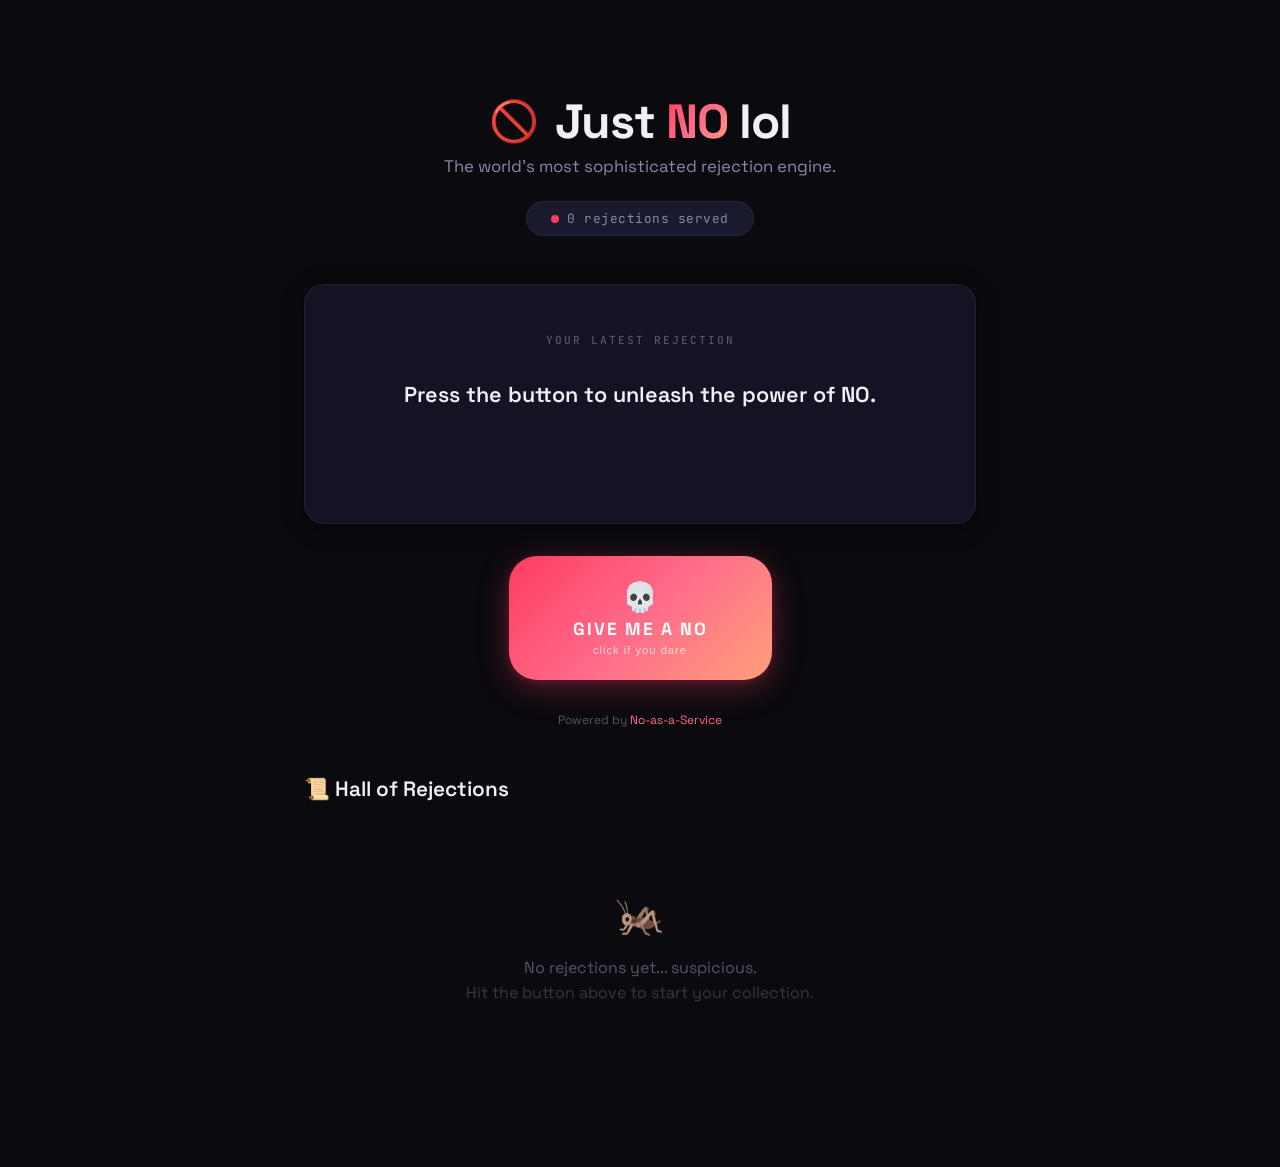
==== index.html @ 5a5f899e "🚫 Initial commit: Just NO lol — The Ultimate Rejection Generator - Premium dark UI with glassmorphis" ====
<!DOCTYPE html>
<html lang="en">
<head>
  <meta charset="UTF-8">
  <meta name="viewport" content="width=device-width, initial-scale=1.0">
  <title>Just NO lol — The Ultimate Rejection Generator</title>
  <meta name="description" content="Generate hilarious, creative rejection reasons with the click of a button. Powered by No-as-a-Service.">
  <link rel="preconnect" href="https://fonts.googleapis.com">
  <link rel="preconnect" href="https://fonts.gstatic.com" crossorigin>
  <link href="https://fonts.googleapis.com/css2?family=Space+Grotesk:wght@400;500;600;700&family=JetBrains+Mono:wght@400;500&display=swap" rel="stylesheet">
  <link rel="stylesheet" href="style.css">
</head>
<body>
  <!-- Animated background particles -->
  <div class="bg-particles" id="bg-particles"></div>

  <div class="app-container">
    <!-- Header -->
    <header class="header" id="header">
      <div class="logo-group">
        <span class="logo-icon">🚫</span>
        <h1 class="logo-text">Just <span class="accent">NO</span> lol</h1>
      </div>
      <p class="tagline">The world's most sophisticated rejection engine.</p>
      <div class="counter-badge" id="counter-badge">
        <span class="counter-dot"></span>
        <span id="counter-text">0 rejections served</span>
      </div>
    </header>

    <!-- Main CTA Section -->
    <section class="cta-section" id="cta-section">
      <!-- Current NO display -->
      <div class="no-display" id="no-display">
        <div class="no-display-inner" id="no-display-inner">
          <p class="no-label">YOUR LATEST REJECTION</p>
          <p class="no-reason" id="no-reason">Press the button to unleash the power of NO.</p>
          <p class="no-quote" id="no-quote"></p>
        </div>
      </div>

      <!-- The Big Button -->
      <button class="big-no-btn" id="big-no-btn" type="button">
        <span class="btn-emoji">💀</span>
        <span class="btn-text">GIVE ME A NO</span>
        <span class="btn-subtitle">click if you dare</span>
        <div class="btn-ripple" id="btn-ripple"></div>
      </button>

      <p class="powered-by">Powered by <a href="https://github.com/hotheadhacker/no-as-a-service" target="_blank" rel="noopener">No-as-a-Service</a></p>
    </section>

    <!-- History Section -->
    <section class="history-section" id="history-section">
      <div class="history-header">
        <h2 class="history-title">📜 Hall of Rejections</h2>
        <button class="clear-btn" id="clear-btn" type="button" style="display:none;">Clear All</button>
      </div>
      <div class="history-list" id="history-list">
        <div class="history-empty" id="history-empty">
          <span class="empty-icon">🦗</span>
          <p>No rejections yet... suspicious.</p>
          <p class="empty-sub">Hit the button above to start your collection.</p>
        </div>
      </div>
    </section>
  </div>

  <script src="app.js"></script>
</body>
</html>
---- style.css ----
/* ============================================
   DESIGN TOKENS
   ============================================ */
:root {
  /* Colors */
  --bg-primary: #0a0a0f;
  --bg-secondary: #12121a;
  --bg-card: #1a1a2e;
  --bg-card-hover: #22223a;
  --bg-glass: rgba(26, 26, 46, 0.65);

  --accent-primary: #ff3c5f;
  --accent-secondary: #ff6b8a;
  --accent-glow: rgba(255, 60, 95, 0.35);
  --accent-gradient: linear-gradient(135deg, #ff3c5f 0%, #ff6b8a 50%, #ffa07a 100%);

  --text-primary: #f0f0f5;
  --text-secondary: #8888a8;
  --text-muted: #55556a;
  --text-accent: #ff6b8a;

  --border-subtle: rgba(255, 255, 255, 0.06);
  --border-accent: rgba(255, 60, 95, 0.25);

  /* Typography */
  --font-main: 'Space Grotesk', system-ui, -apple-system, sans-serif;
  --font-mono: 'JetBrains Mono', 'Fira Code', monospace;

  /* Spacing */
  --space-xs: 0.25rem;
  --space-sm: 0.5rem;
  --space-md: 1rem;
  --space-lg: 1.5rem;
  --space-xl: 2rem;
  --space-2xl: 3rem;
  --space-3xl: 4rem;

  /* Radii */
  --radius-sm: 8px;
  --radius-md: 14px;
  --radius-lg: 20px;
  --radius-xl: 28px;
  --radius-full: 9999px;

  /* Shadows */
  --shadow-glow: 0 0 40px rgba(255, 60, 95, 0.15), 0 0 80px rgba(255, 60, 95, 0.05);
  --shadow-card: 0 4px 24px rgba(0, 0, 0, 0.3), 0 1px 4px rgba(0, 0, 0, 0.2);
  --shadow-btn: 0 8px 32px rgba(255, 60, 95, 0.3), 0 2px 8px rgba(255, 60, 95, 0.2);

  /* Transitions */
  --ease-out: cubic-bezier(0.22, 1, 0.36, 1);
  --ease-spring: cubic-bezier(0.34, 1.56, 0.64, 1);
}

/* ============================================
   RESET & BASE
   ============================================ */
*, *::before, *::after {
  margin: 0;
  padding: 0;
  box-sizing: border-box;
}

html {
  scroll-behavior: smooth;
  -webkit-font-smoothing: antialiased;
  -moz-osx-font-smoothing: grayscale;
}

body {
  font-family: var(--font-main);
  background-color: var(--bg-primary);
  color: var(--text-primary);
  min-height: 100vh;
  overflow-x: hidden;
  position: relative;
}

a {
  color: var(--accent-secondary);
  text-decoration: none;
  transition: color 0.2s ease;
}

a:hover {
  color: var(--accent-primary);
  text-decoration: underline;
}

/* ============================================
   BACKGROUND PARTICLES
   ============================================ */
.bg-particles {
  position: fixed;
  inset: 0;
  z-index: 0;
  pointer-events: none;
  overflow: hidden;
}

.particle {
  position: absolute;
  border-radius: 50%;
  opacity: 0;
  animation: float-up linear infinite;
}

@keyframes float-up {
  0% {
    opacity: 0;
    transform: translateY(100vh) scale(0);
  }
  10% {
    opacity: 1;
  }
  90% {
    opacity: 1;
  }
  100% {
    opacity: 0;
    transform: translateY(-10vh) scale(1);
  }
}

/* ============================================
   LAYOUT
   ============================================ */
.app-container {
  position: relative;
  z-index: 1;
  max-width: 720px;
  margin: 0 auto;
  padding: var(--space-xl) var(--space-lg);
  min-height: 100vh;
  display: flex;
  flex-direction: column;
  gap: var(--space-2xl);
}

/* ============================================
   HEADER
   ============================================ */
.header {
  text-align: center;
  padding-top: var(--space-3xl);
  animation: fade-in-down 0.8s var(--ease-out) both;
}

.logo-group {
  display: flex;
  align-items: center;
  justify-content: center;
  gap: var(--space-md);
  margin-bottom: var(--space-sm);
}

.logo-icon {
  font-size: 2.5rem;
  animation: wobble 3s ease-in-out infinite;
}

@keyframes wobble {
  0%, 100% { transform: rotate(0deg); }
  25% { transform: rotate(-12deg); }
  75% { transform: rotate(12deg); }
}

.logo-text {
  font-size: 3rem;
  font-weight: 700;
  letter-spacing: -1px;
  line-height: 1;
}

.logo-text .accent {
  background: var(--accent-gradient);
  -webkit-background-clip: text;
  -webkit-text-fill-color: transparent;
  background-clip: text;
}

.tagline {
  color: var(--text-secondary);
  font-size: 1.05rem;
  font-weight: 400;
  margin-top: var(--space-xs);
}

.counter-badge {
  display: inline-flex;
  align-items: center;
  gap: var(--space-sm);
  margin-top: var(--space-lg);
  padding: var(--space-sm) var(--space-lg);
  background: var(--bg-card);
  border: 1px solid var(--border-subtle);
  border-radius: var(--radius-full);
  font-family: var(--font-mono);
  font-size: 0.8rem;
  color: var(--text-secondary);
  letter-spacing: 0.5px;
}

.counter-dot {
  width: 8px;
  height: 8px;
  border-radius: 50%;
  background: var(--accent-primary);
  animation: pulse-dot 2s ease-in-out infinite;
}

@keyframes pulse-dot {
  0%, 100% { opacity: 1; box-shadow: 0 0 0 0 var(--accent-glow); }
  50% { opacity: 0.6; box-shadow: 0 0 0 6px transparent; }
}

/* ============================================
   CTA SECTION
   ============================================ */
.cta-section {
  display: flex;
  flex-direction: column;
  align-items: center;
  gap: var(--space-xl);
  animation: fade-in-up 0.8s var(--ease-out) 0.2s both;
}

/* NO Display Card */
.no-display {
  width: 100%;
  background: var(--bg-glass);
  backdrop-filter: blur(20px);
  -webkit-backdrop-filter: blur(20px);
  border: 1px solid var(--border-subtle);
  border-radius: var(--radius-lg);
  overflow: hidden;
  transition: all 0.5s var(--ease-out);
  box-shadow: var(--shadow-card);
}

.no-display.active {
  border-color: var(--border-accent);
  box-shadow: var(--shadow-card), var(--shadow-glow);
}

.no-display-inner {
  padding: var(--space-2xl);
  text-align: center;
}

.no-label {
  font-family: var(--font-mono);
  font-size: 0.7rem;
  font-weight: 500;
  letter-spacing: 2px;
  color: var(--text-muted);
  margin-bottom: var(--space-md);
  text-transform: uppercase;
}

.no-reason {
  font-size: 1.35rem;
  font-weight: 600;
  line-height: 1.5;
  color: var(--text-primary);
  transition: opacity 0.3s ease;
  min-height: 4rem;
  display: flex;
  align-items: center;
  justify-content: center;
}

.no-reason.loading {
  opacity: 0.3;
}

.no-reason.pop-in {
  animation: pop-in 0.5s var(--ease-spring) both;
}

@keyframes pop-in {
  0% {
    opacity: 0;
    transform: scale(0.85) translateY(10px);
  }
  100% {
    opacity: 1;
    transform: scale(1) translateY(0);
  }
}

.no-quote {
  margin-top: var(--space-lg);
  font-size: 0.9rem;
  font-style: italic;
  color: var(--text-accent);
  opacity: 0;
  transition: opacity 0.4s ease 0.3s;
  min-height: 1.5rem;
}

.no-quote.visible {
  opacity: 1;
}

/* ============================================
   THE BIG BUTTON
   ============================================ */
.big-no-btn {
  position: relative;
  display: flex;
  flex-direction: column;
  align-items: center;
  gap: 4px;
  padding: var(--space-lg) var(--space-3xl);
  border: none;
  border-radius: var(--radius-xl);
  background: var(--accent-gradient);
  color: white;
  cursor: pointer;
  overflow: hidden;
  transition: all 0.3s var(--ease-out);
  box-shadow: var(--shadow-btn);
  outline: none;
}

.big-no-btn:hover {
  transform: translateY(-3px) scale(1.03);
  box-shadow: 0 12px 48px rgba(255, 60, 95, 0.4), 0 4px 12px rgba(255, 60, 95, 0.25);
}

.big-no-btn:active {
  transform: translateY(1px) scale(0.98);
  box-shadow: 0 4px 16px rgba(255, 60, 95, 0.3);
}

.big-no-btn.loading {
  pointer-events: none;
  opacity: 0.7;
}

.big-no-btn.loading .btn-emoji {
  animation: spin 0.8s linear infinite;
}

@keyframes spin {
  to { transform: rotate(360deg); }
}

.btn-emoji {
  font-size: 1.8rem;
  transition: transform 0.3s var(--ease-spring);
}

.big-no-btn:hover .btn-emoji {
  transform: scale(1.2) rotate(-10deg);
}

.btn-text {
  font-family: var(--font-main);
  font-size: 1.1rem;
  font-weight: 700;
  letter-spacing: 2px;
}

.btn-subtitle {
  font-size: 0.7rem;
  font-weight: 400;
  opacity: 0.7;
  letter-spacing: 1px;
}

.btn-ripple {
  position: absolute;
  border-radius: 50%;
  background: rgba(255, 255, 255, 0.3);
  transform: scale(0);
  pointer-events: none;
}

.btn-ripple.animate {
  animation: ripple 0.6s ease-out forwards;
}

@keyframes ripple {
  to {
    transform: scale(4);
    opacity: 0;
  }
}

.powered-by {
  font-size: 0.75rem;
  color: var(--text-muted);
}

/* ============================================
   HISTORY SECTION
   ============================================ */
.history-section {
  animation: fade-in-up 0.8s var(--ease-out) 0.4s both;
  padding-bottom: var(--space-3xl);
}

.history-header {
  display: flex;
  align-items: center;
  justify-content: space-between;
  margin-bottom: var(--space-lg);
}

.history-title {
  font-size: 1.3rem;
  font-weight: 600;
}

.clear-btn {
  font-family: var(--font-mono);
  font-size: 0.75rem;
  color: var(--text-muted);
  background: none;
  border: 1px solid var(--border-subtle);
  border-radius: var(--radius-full);
  padding: var(--space-xs) var(--space-md);
  cursor: pointer;
  transition: all 0.2s ease;
  letter-spacing: 0.5px;
}

.clear-btn:hover {
  color: var(--accent-primary);
  border-color: var(--accent-primary);
  background: rgba(255, 60, 95, 0.08);
}

.history-list {
  display: flex;
  flex-direction: column;
  gap: var(--space-sm);
}

/* Empty state */
.history-empty {
  text-align: center;
  padding: var(--space-3xl) var(--space-xl);
  color: var(--text-muted);
}

.empty-icon {
  font-size: 2.5rem;
  display: block;
  margin-bottom: var(--space-md);
}

.history-empty p {
  font-size: 1rem;
  margin-bottom: var(--space-xs);
}

.empty-sub {
  font-size: 0.85rem;
  opacity: 0.6;
}

/* History Item */
.history-item {
  display: flex;
  gap: var(--space-md);
  padding: var(--space-lg);
  background: var(--bg-card);
  border: 1px solid var(--border-subtle);
  border-radius: var(--radius-md);
  transition: all 0.3s var(--ease-out);
  animation: slide-in 0.4s var(--ease-spring) both;
  cursor: default;
}

.history-item:hover {
  background: var(--bg-card-hover);
  border-color: var(--border-accent);
  transform: translateX(4px);
}

.history-number {
  flex-shrink: 0;
  width: 36px;
  height: 36px;
  display: flex;
  align-items: center;
  justify-content: center;
  border-radius: var(--radius-sm);
  background: rgba(255, 60, 95, 0.12);
  color: var(--accent-primary);
  font-family: var(--font-mono);
  font-size: 0.8rem;
  font-weight: 600;
}

.history-content {
  flex: 1;
  min-width: 0;
}

.history-reason {
  font-size: 0.95rem;
  font-weight: 500;
  line-height: 1.5;
  color: var(--text-primary);
  margin-bottom: var(--space-xs);
}

.history-meta {
  display: flex;
  align-items: center;
  gap: var(--space-md);
  flex-wrap: wrap;
}

.history-quote {
  font-size: 0.78rem;
  font-style: italic;
  color: var(--text-accent);
  opacity: 0.8;
}

.history-time {
  font-family: var(--font-mono);
  font-size: 0.7rem;
  color: var(--text-muted);
}

@keyframes slide-in {
  from {
    opacity: 0;
    transform: translateX(-20px) scale(0.97);
  }
  to {
    opacity: 1;
    transform: translateX(0) scale(1);
  }
}

/* ============================================
   ANIMATIONS
   ============================================ */
@keyframes fade-in-down {
  from {
    opacity: 0;
    transform: translateY(-20px);
  }
  to {
    opacity: 1;
    transform: translateY(0);
  }
}

@keyframes fade-in-up {
  from {
    opacity: 0;
    transform: translateY(20px);
  }
  to {
    opacity: 1;
    transform: translateY(0);
  }
}

/* Screen shake for the fun of it */
@keyframes shake {
  0%, 100% { transform: translateX(0); }
  10% { transform: translateX(-6px) rotate(-1deg); }
  20% { transform: translateX(6px) rotate(1deg); }
  30% { transform: translateX(-4px); }
  40% { transform: translateX(4px); }
  50% { transform: translateX(-2px); }
  60% { transform: translateX(2px); }
  70% { transform: translateX(0); }
}

.shake {
  animation: shake 0.5s ease-in-out;
}

/* Confetti burst (emoji shower) */
.emoji-burst {
  position: fixed;
  font-size: 1.8rem;
  pointer-events: none;
  z-index: 100;
  animation: burst 1s var(--ease-out) forwards;
}

@keyframes burst {
  0% {
    opacity: 1;
    transform: translate(0, 0) rotate(0deg) scale(1);
  }
  100% {
    opacity: 0;
    transform: translate(var(--tx), var(--ty)) rotate(var(--rot)) scale(0.3);
  }
}

/* ============================================
   TOAST
   ============================================ */
.toast {
  position: fixed;
  bottom: 2rem;
  left: 50%;
  transform: translateX(-50%) translateY(100px);
  background: var(--bg-card);
  border: 1px solid var(--border-accent);
  border-radius: var(--radius-md);
  padding: var(--space-md) var(--space-xl);
  font-size: 0.9rem;
  color: var(--text-primary);
  box-shadow: var(--shadow-card);
  z-index: 200;
  opacity: 0;
  transition: all 0.4s var(--ease-spring);
  pointer-events: none;
}

.toast.visible {
  transform: translateX(-50%) translateY(0);
  opacity: 1;
}

/* ============================================
   RESPONSIVE
   ============================================ */
@media (max-width: 600px) {
  .app-container {
    padding: var(--space-md);
    gap: var(--space-xl);
  }

  .header {
    padding-top: var(--space-2xl);
  }

  .logo-text {
    font-size: 2.2rem;
  }

  .logo-icon {
    font-size: 2rem;
  }

  .no-display-inner {
    padding: var(--space-lg);
  }

  .no-reason {
    font-size: 1.1rem;
  }

  .big-no-btn {
    padding: var(--space-lg) var(--space-2xl);
  }

  .history-item {
    padding: var(--space-md);
  }
}
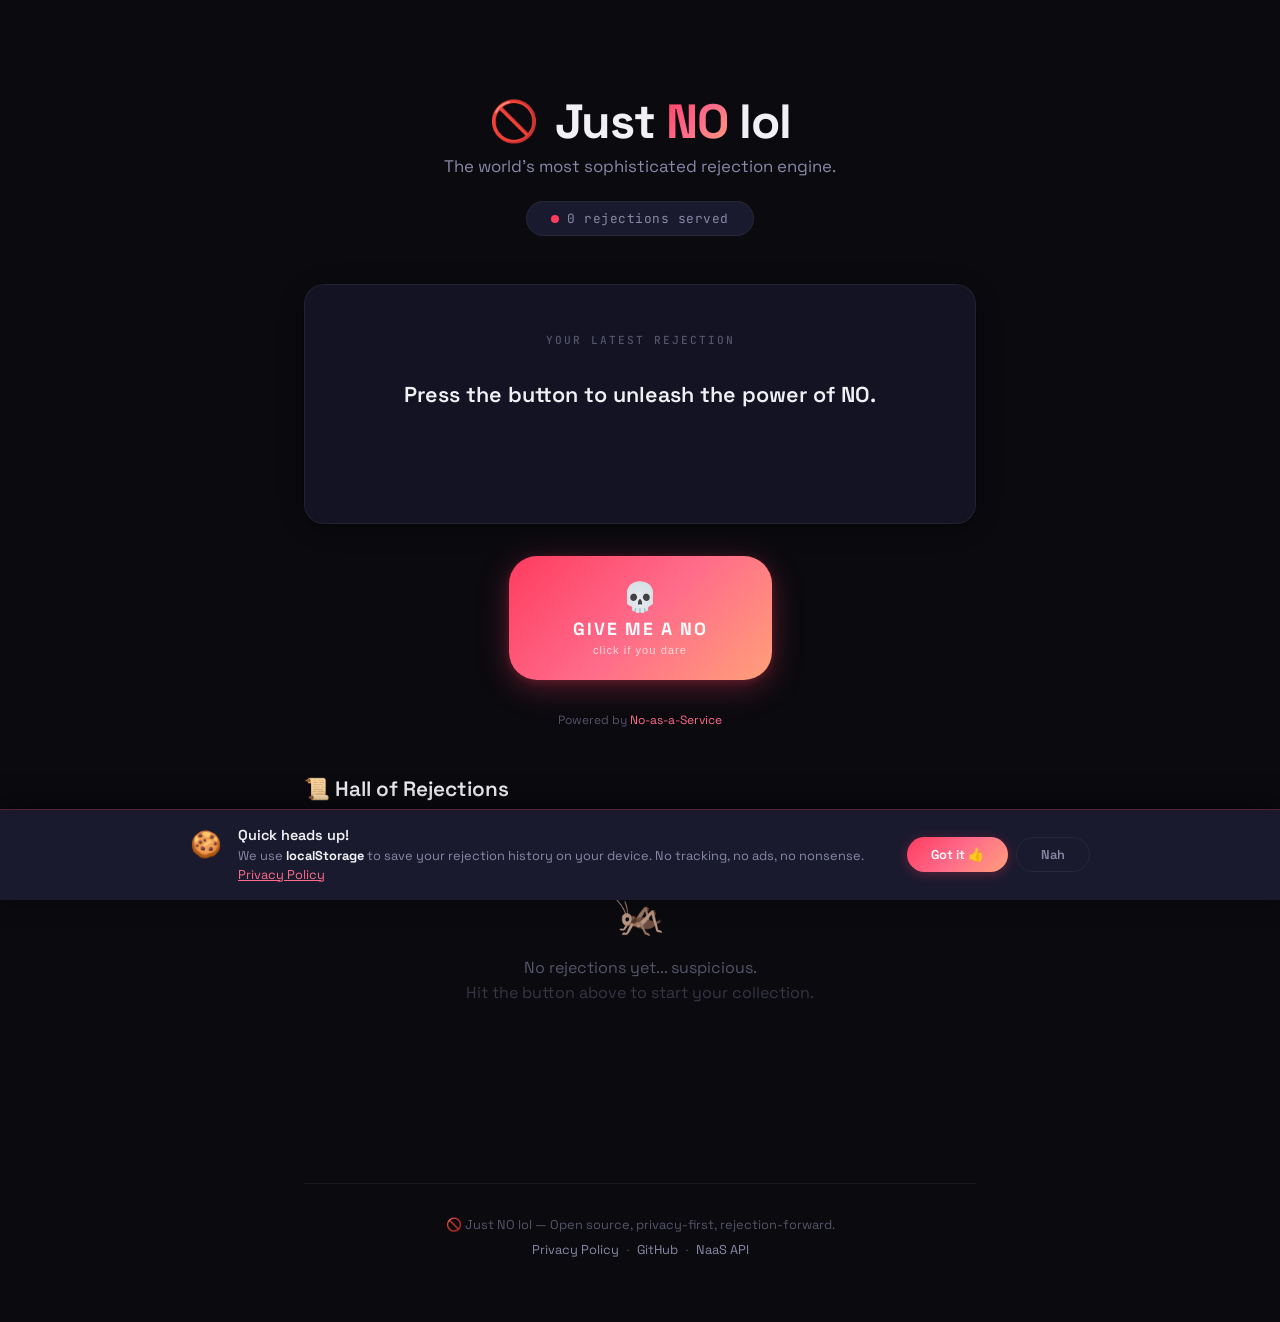
==== commit 8f0ce012: "✨ Add polished README, Privacy Policy, cookie consent & footer - README with badges (stars, forks, v" ====
--- a/index.html
+++ b/index.html
@@ -64,6 +64,35 @@
         </div>
       </div>
     </section>
+
+    <!-- Footer -->
+    <footer class="site-footer" id="site-footer">
+      <p>🚫 Just NO lol — Open source, privacy-first, rejection-forward.</p>
+      <div class="footer-links">
+        <a href="privacy.html">Privacy Policy</a>
+        <span class="footer-sep">·</span>
+        <a href="https://github.com/srg-sphynx/Just-NO-lol" target="_blank" rel="noopener">GitHub</a>
+        <span class="footer-sep">·</span>
+        <a href="https://github.com/hotheadhacker/no-as-a-service" target="_blank" rel="noopener">NaaS API</a>
+      </div>
+    </footer>
+  </div>
+
+  <!-- Cookie Consent Banner -->
+  <div class="consent-banner" id="consent-banner">
+    <div class="consent-inner">
+      <div class="consent-text">
+        <span class="consent-icon">🍪</span>
+        <div>
+          <p class="consent-title">Quick heads up!</p>
+          <p class="consent-desc">We use <strong>localStorage</strong> to save your rejection history on your device. No tracking, no ads, no nonsense. <a href="privacy.html">Privacy Policy</a></p>
+        </div>
+      </div>
+      <div class="consent-actions">
+        <button class="consent-btn consent-accept" id="consent-accept" type="button">Got it 👍</button>
+        <button class="consent-btn consent-decline" id="consent-decline" type="button">Nah</button>
+      </div>
+    </div>
   </div>
 
   <script src="app.js"></script>
--- a/style.css
+++ b/style.css
@@ -663,4 +663,175 @@
   .history-item {
     padding: var(--space-md);
   }
-}
+
+  .consent-inner {
+    flex-direction: column;
+    text-align: center;
+  }
+
+  .consent-text {
+    flex-direction: column;
+    text-align: center;
+  }
+
+  .consent-actions {
+    justify-content: center;
+  }
+}
+
+/* ============================================
+   SITE FOOTER
+   ============================================ */
+.site-footer {
+  text-align: center;
+  padding: var(--space-xl) 0;
+  border-top: 1px solid var(--border-subtle);
+  margin-top: auto;
+  animation: fade-in-up 0.8s var(--ease-out) 0.6s both;
+}
+
+.site-footer p {
+  font-size: 0.8rem;
+  color: var(--text-muted);
+  margin-bottom: var(--space-sm);
+}
+
+.footer-links {
+  display: flex;
+  align-items: center;
+  justify-content: center;
+  gap: var(--space-sm);
+  flex-wrap: wrap;
+}
+
+.footer-links a {
+  font-size: 0.8rem;
+  color: var(--text-secondary);
+  transition: color 0.2s ease;
+}
+
+.footer-links a:hover {
+  color: var(--accent-primary);
+  text-decoration: none;
+}
+
+.footer-sep {
+  color: var(--text-muted);
+  font-size: 0.7rem;
+}
+
+/* ============================================
+   COOKIE CONSENT BANNER
+   ============================================ */
+.consent-banner {
+  position: fixed;
+  bottom: 0;
+  left: 0;
+  right: 0;
+  z-index: 500;
+  padding: var(--space-md) var(--space-lg);
+  background: var(--bg-card);
+  border-top: 1px solid var(--border-accent);
+  box-shadow: 0 -4px 30px rgba(0, 0, 0, 0.4);
+  transform: translateY(100%);
+  opacity: 0;
+  transition: all 0.5s var(--ease-spring);
+  backdrop-filter: blur(20px);
+  -webkit-backdrop-filter: blur(20px);
+}
+
+.consent-banner.visible {
+  transform: translateY(0);
+  opacity: 1;
+}
+
+.consent-banner.hidden {
+  transform: translateY(100%);
+  opacity: 0;
+  pointer-events: none;
+}
+
+.consent-inner {
+  max-width: 900px;
+  margin: 0 auto;
+  display: flex;
+  align-items: center;
+  justify-content: space-between;
+  gap: var(--space-lg);
+}
+
+.consent-text {
+  display: flex;
+  align-items: flex-start;
+  gap: var(--space-md);
+  flex: 1;
+}
+
+.consent-icon {
+  font-size: 1.6rem;
+  flex-shrink: 0;
+  margin-top: 2px;
+}
+
+.consent-title {
+  font-size: 0.9rem;
+  font-weight: 600;
+  color: var(--text-primary);
+  margin-bottom: 2px;
+}
+
+.consent-desc {
+  font-size: 0.8rem;
+  color: var(--text-secondary);
+  line-height: 1.5;
+}
+
+.consent-desc strong {
+  color: var(--text-primary);
+}
+
+.consent-desc a {
+  color: var(--accent-secondary);
+  text-decoration: underline;
+}
+
+.consent-actions {
+  display: flex;
+  gap: var(--space-sm);
+  flex-shrink: 0;
+}
+
+.consent-btn {
+  font-family: var(--font-main);
+  font-size: 0.8rem;
+  font-weight: 600;
+  padding: var(--space-sm) var(--space-lg);
+  border-radius: var(--radius-full);
+  cursor: pointer;
+  transition: all 0.2s ease;
+  border: none;
+  outline: none;
+}
+
+.consent-accept {
+  background: var(--accent-gradient);
+  color: white;
+  box-shadow: 0 2px 12px rgba(255, 60, 95, 0.3);
+}
+
+.consent-accept:hover {
+  transform: translateY(-1px);
+  box-shadow: 0 4px 16px rgba(255, 60, 95, 0.4);
+}
+
+.consent-decline {
+  background: transparent;
+  color: var(--text-secondary);
+  border: 1px solid var(--border-subtle);
+}
+
+.consent-decline:hover {
+  color: var(--text-primary);
+  border-color: var(--text-secondary);
+}
+
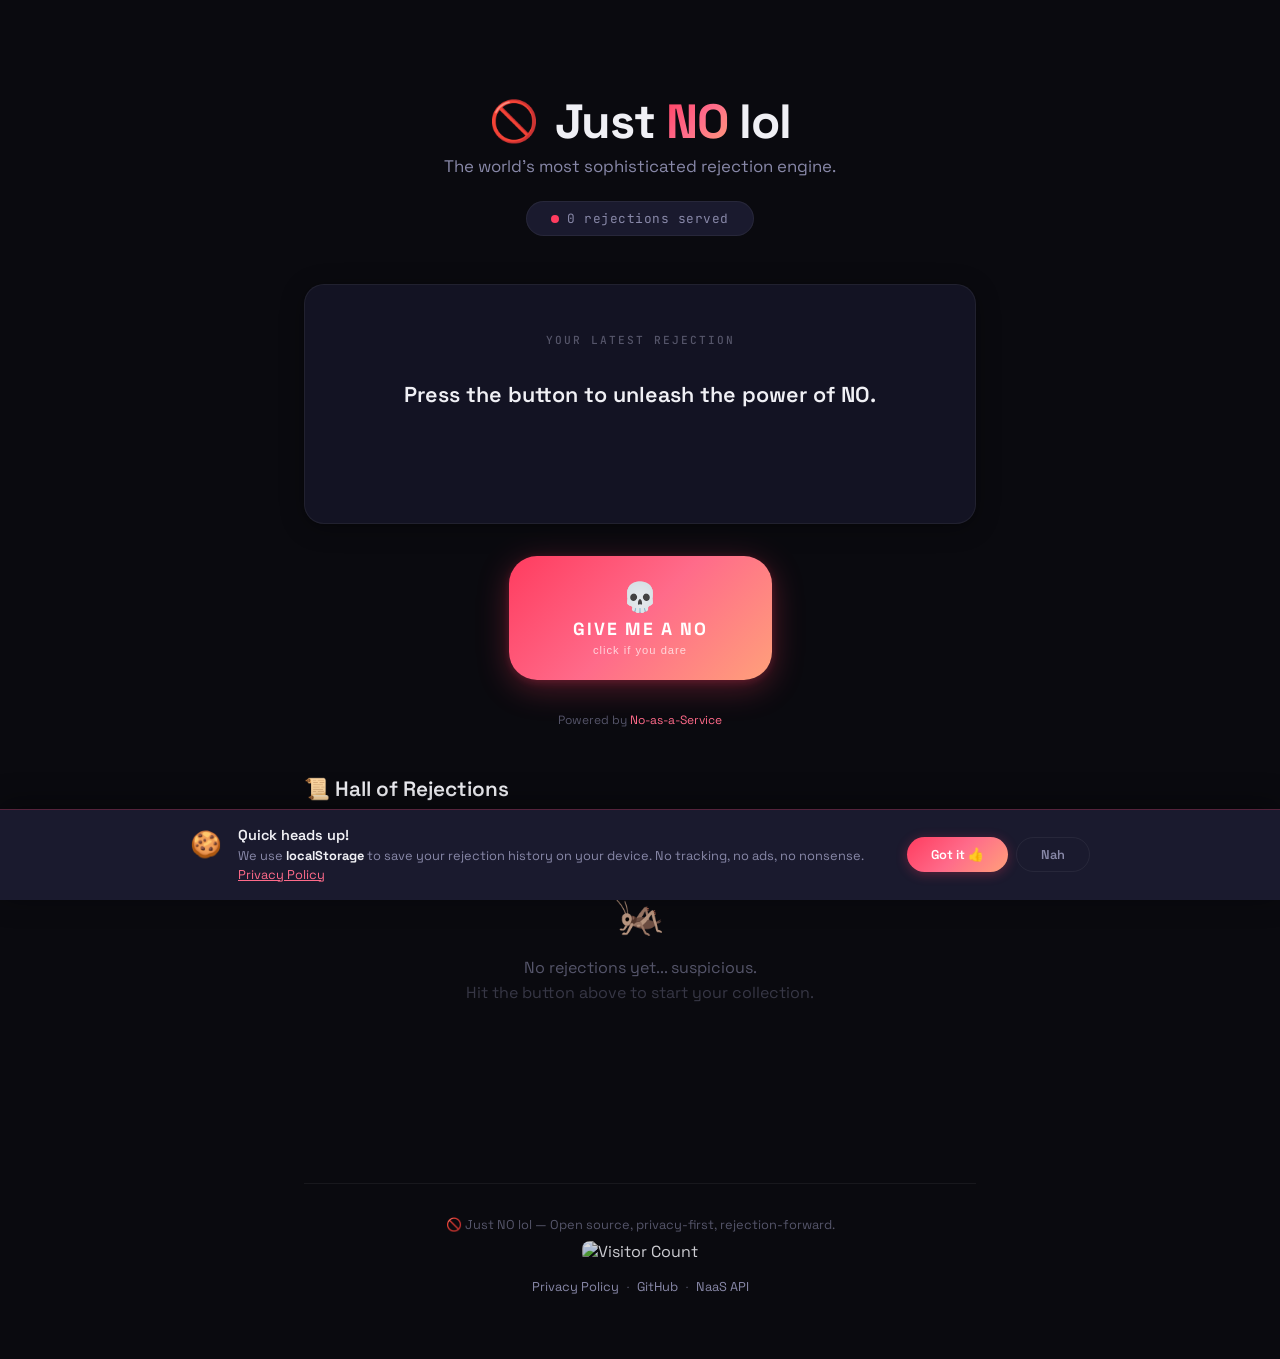
==== commit 576cd882: "📋 Add copy-to-clipboard & live visitor counter - Copy button on the main rejection card (appears aft" ====
--- a/index.html
+++ b/index.html
@@ -36,6 +36,10 @@
           <p class="no-label">YOUR LATEST REJECTION</p>
           <p class="no-reason" id="no-reason">Press the button to unleash the power of NO.</p>
           <p class="no-quote" id="no-quote"></p>
+          <button class="copy-btn copy-btn-main" id="copy-main-btn" type="button" style="display:none;" title="Copy to clipboard">
+            <span class="copy-icon">📋</span>
+            <span class="copy-label">Copy</span>
+          </button>
         </div>
       </div>
 
@@ -68,6 +72,9 @@
     <!-- Footer -->
     <footer class="site-footer" id="site-footer">
       <p>🚫 Just NO lol — Open source, privacy-first, rejection-forward.</p>
+      <div class="visitor-badge">
+        <img src="https://api.visitorbadge.io/api/visitors?path=srg-sphynx.github.io%2FJust-NO-lol&label=VISITORS&labelColor=%231a1a2e&countColor=%23ff3c5f" alt="Visitor Count" id="visitor-badge-img" />
+      </div>
       <div class="footer-links">
         <a href="privacy.html">Privacy Policy</a>
         <span class="footer-sep">·</span>
--- a/style.css
+++ b/style.css
@@ -696,6 +696,79 @@
   margin-bottom: var(--space-sm);
 }
 
+.visitor-badge {
+  margin-bottom: var(--space-md);
+}
+
+.visitor-badge img {
+  height: 24px;
+  border-radius: var(--radius-sm);
+  opacity: 0.85;
+  transition: opacity 0.2s ease;
+}
+
+.visitor-badge img:hover {
+  opacity: 1;
+}
+
+/* ============================================
+   COPY TO CLIPBOARD BUTTONS
+   ============================================ */
+.copy-btn {
+  display: inline-flex;
+  align-items: center;
+  gap: 6px;
+  font-family: var(--font-mono);
+  font-size: 0.75rem;
+  color: var(--text-secondary);
+  background: rgba(255, 255, 255, 0.04);
+  border: 1px solid var(--border-subtle);
+  border-radius: var(--radius-full);
+  padding: 5px 14px;
+  cursor: pointer;
+  transition: all 0.25s var(--ease-out);
+  outline: none;
+  letter-spacing: 0.3px;
+}
+
+.copy-btn:hover {
+  color: var(--text-primary);
+  background: rgba(255, 60, 95, 0.1);
+  border-color: var(--border-accent);
+  transform: translateY(-1px);
+}
+
+.copy-btn:active {
+  transform: scale(0.95);
+}
+
+.copy-btn.copied {
+  color: #4ade80;
+  border-color: rgba(74, 222, 128, 0.3);
+  background: rgba(74, 222, 128, 0.08);
+}
+
+.copy-icon {
+  font-size: 0.85rem;
+  transition: transform 0.2s var(--ease-spring);
+}
+
+.copy-btn:hover .copy-icon {
+  transform: scale(1.15);
+}
+
+/* Main card copy button */
+.copy-btn-main {
+  margin-top: var(--space-lg);
+}
+
+/* History item copy button */
+.history-copy-btn {
+  flex-shrink: 0;
+  align-self: center;
+  padding: 6px 10px;
+}
+
 .footer-links {
   display: flex;
   align-items: center;
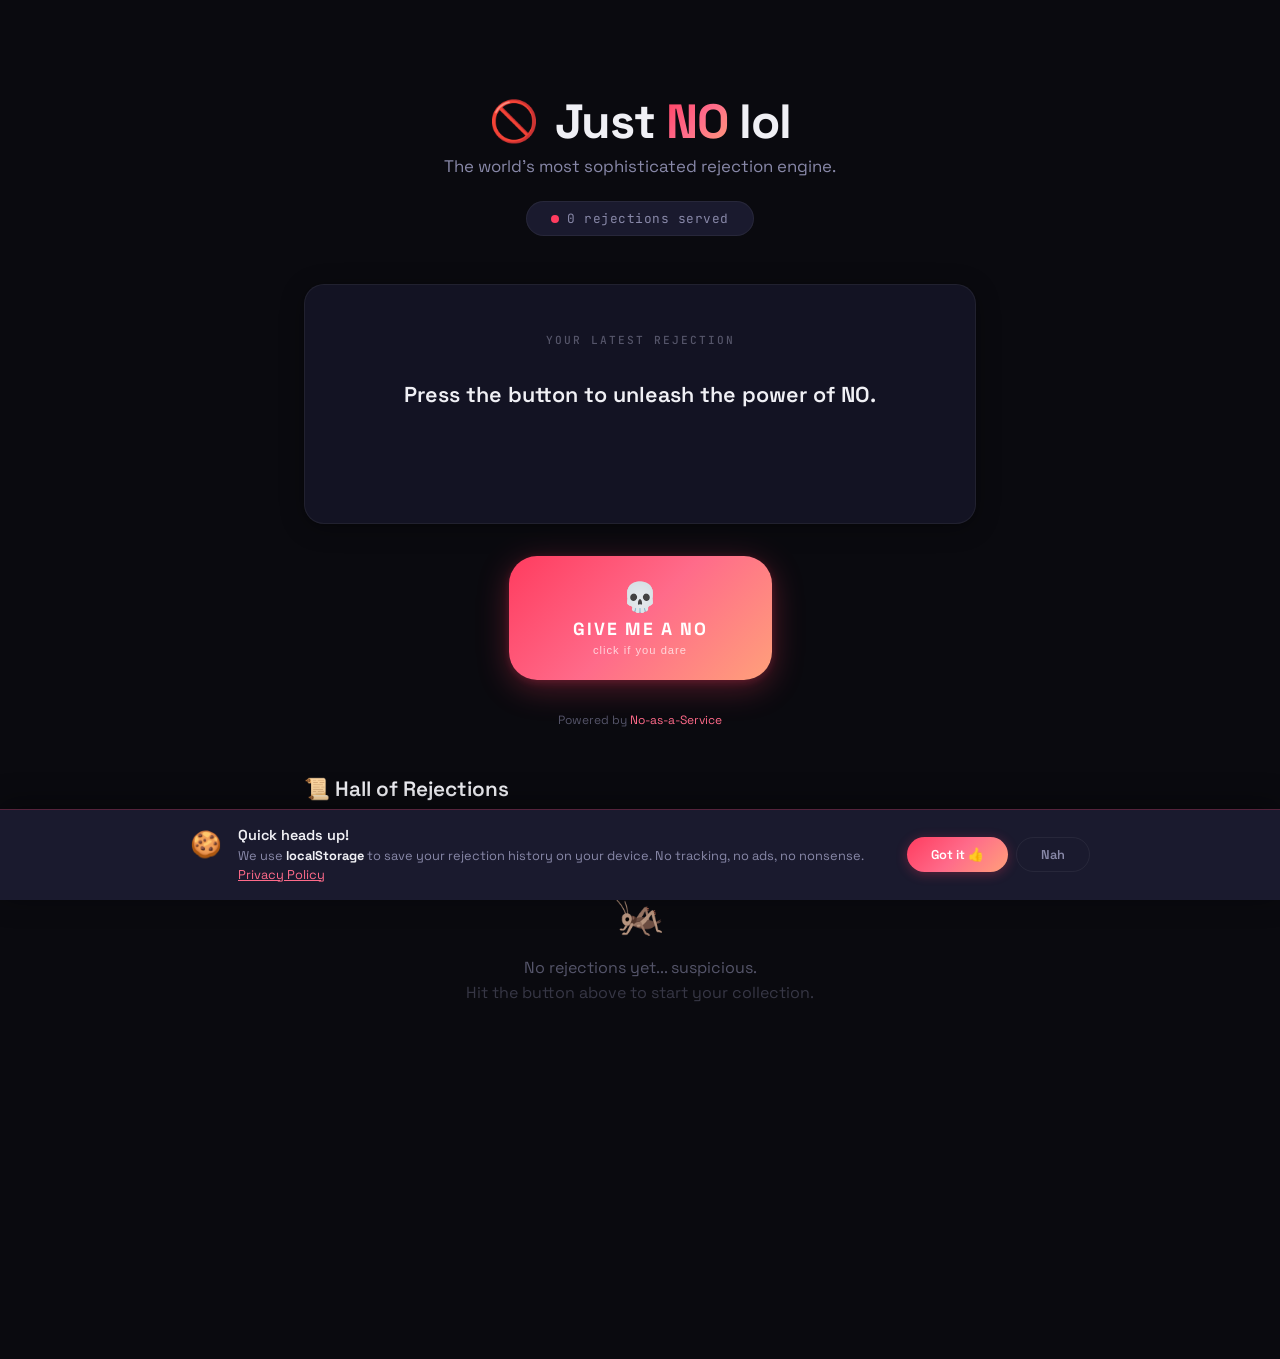
==== commit c8e62a6c: "🔧 Add cache-busting params to CSS/JS references" ====
--- a/index.html
+++ b/index.html
@@ -8,7 +8,7 @@
   <link rel="preconnect" href="https://fonts.googleapis.com">
   <link rel="preconnect" href="https://fonts.gstatic.com" crossorigin>
   <link href="https://fonts.googleapis.com/css2?family=Space+Grotesk:wght@400;500;600;700&family=JetBrains+Mono:wght@400;500&display=swap" rel="stylesheet">
-  <link rel="stylesheet" href="style.css">
+  <link rel="stylesheet" href="style.css?v=2">
 </head>
 <body>
   <!-- Animated background particles -->
@@ -102,6 +102,6 @@
     </div>
   </div>
 
-  <script src="app.js"></script>
+  <script src="app.js?v=2"></script>
 </body>
 </html>
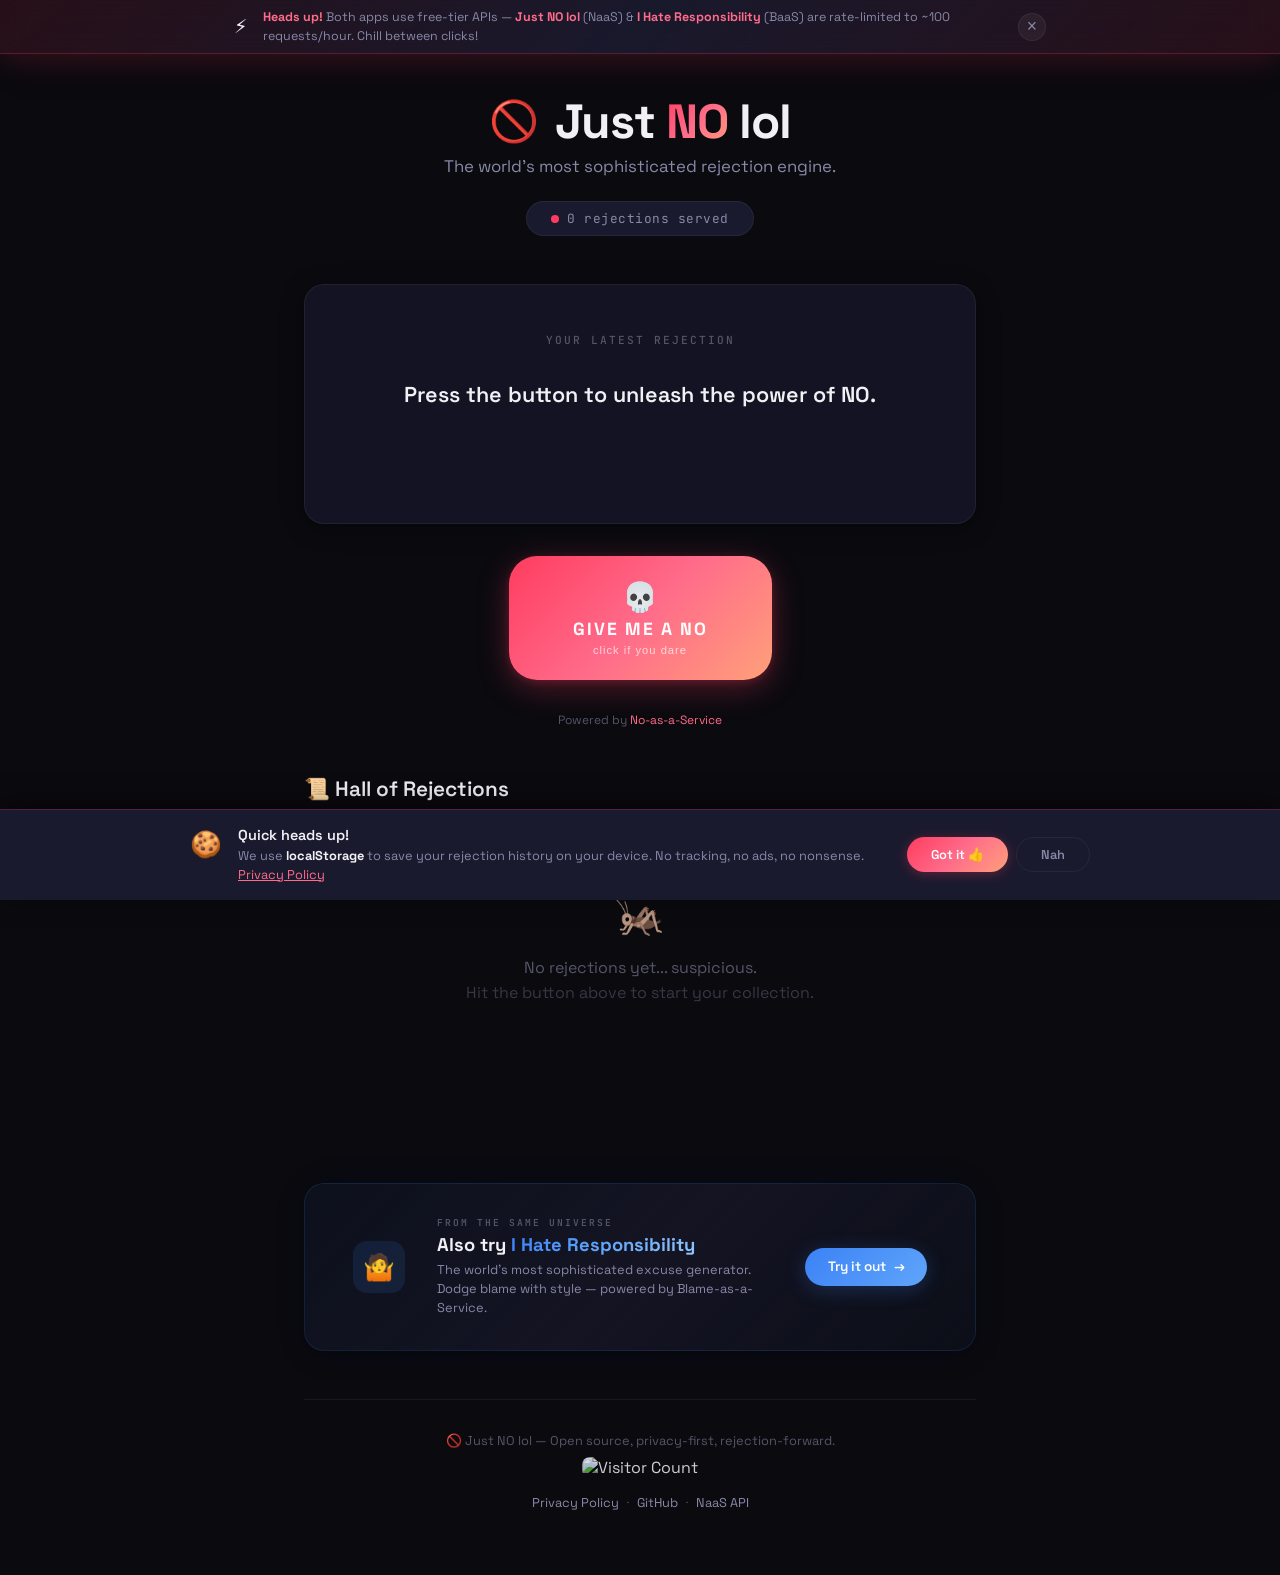
==== commit 8c206ff3: "feat: add cross-promotion for I Hate Responsibility + dismissible rate-limit banner - Added glowing " ====
--- a/index.html
+++ b/index.html
@@ -11,6 +11,15 @@
   <link rel="stylesheet" href="style.css?v=2">
 </head>
 <body>
+  <!-- Rate Limit Info Banner -->
+  <div class="rate-limit-banner" id="rate-limit-banner">
+    <div class="rate-limit-inner">
+      <span class="rate-limit-icon">⚡</span>
+      <p class="rate-limit-text"><strong>Heads up!</strong> Both apps use free-tier APIs — <strong>Just NO lol</strong> (NaaS) &amp; <strong>I Hate Responsibility</strong> (BaaS) are rate-limited to ~100 requests/hour. Chill between clicks!</p>
+      <button class="rate-limit-close" id="rate-limit-close" type="button" aria-label="Dismiss">&times;</button>
+    </div>
+  </div>
+
   <!-- Animated background particles -->
   <div class="bg-particles" id="bg-particles"></div>
 
@@ -69,6 +78,22 @@
       </div>
     </section>
 
+    <!-- Cross-Promotion Banner -->
+    <section class="cross-promo" id="cross-promo">
+      <div class="cross-promo-inner">
+        <div class="cross-promo-badge">🤷</div>
+        <div class="cross-promo-content">
+          <p class="cross-promo-label">FROM THE SAME UNIVERSE</p>
+          <h3 class="cross-promo-title">Also try <span class="cross-promo-accent">I Hate Responsibility</span></h3>
+          <p class="cross-promo-desc">The world's most sophisticated excuse generator. Dodge blame with style — powered by Blame-as-a-Service.</p>
+        </div>
+        <a href="https://srg-sphynx.github.io/I-hate-responsibility/" target="_blank" rel="noopener" class="cross-promo-btn" id="cross-promo-btn">
+          <span>Try it out</span>
+          <span class="cross-promo-arrow">→</span>
+        </a>
+      </div>
+    </section>
+
     <!-- Footer -->
     <footer class="site-footer" id="site-footer">
       <p>🚫 Just NO lol — Open source, privacy-first, rejection-forward.</p>
--- a/style.css
+++ b/style.css
@@ -628,6 +628,178 @@
 }
 
 /* ============================================
+   RATE LIMIT BANNER
+   ============================================ */
+.rate-limit-banner {
+  position: fixed;
+  top: 0;
+  left: 0;
+  width: 100%;
+  z-index: 300;
+  background: linear-gradient(135deg, rgba(255,60,95,.12) 0%, rgba(26,26,46,.95) 50%, rgba(255,60,95,.12) 100%);
+  backdrop-filter: blur(16px);
+  -webkit-backdrop-filter: blur(16px);
+  border-bottom: 1px solid var(--border-accent);
+  box-shadow: 0 4px 30px rgba(255,60,95,.15), 0 0 60px rgba(255,60,95,.08);
+  animation: rate-limit-glow 3s ease-in-out infinite alternate, rate-limit-slide-down .6s var(--ease-spring) both;
+  transition: transform .4s var(--ease-out), opacity .4s var(--ease-out);
+}
+.rate-limit-banner.dismissed {
+  transform: translateY(-100%);
+  opacity: 0;
+  pointer-events: none;
+}
+@keyframes rate-limit-glow {
+  0% { box-shadow: 0 4px 30px rgba(255,60,95,.1), 0 0 40px rgba(255,60,95,.05); }
+  100% { box-shadow: 0 4px 40px rgba(255,60,95,.25), 0 0 80px rgba(255,60,95,.12); }
+}
+@keyframes rate-limit-slide-down {
+  from { transform: translateY(-100%); opacity: 0; }
+  to { transform: translateY(0); opacity: 1; }
+}
+.rate-limit-inner {
+  max-width: 860px;
+  margin: 0 auto;
+  display: flex;
+  align-items: center;
+  gap: var(--space-md);
+  padding: var(--space-sm) var(--space-lg);
+}
+.rate-limit-icon {
+  font-size: 1.2rem;
+  flex-shrink: 0;
+  animation: rate-limit-pulse 2s ease-in-out infinite;
+}
+@keyframes rate-limit-pulse {
+  0%, 100% { transform: scale(1); }
+  50% { transform: scale(1.2); }
+}
+.rate-limit-text {
+  font-size: .78rem;
+  color: var(--text-secondary);
+  line-height: 1.5;
+  flex: 1;
+}
+.rate-limit-text strong {
+  color: var(--accent-secondary);
+}
+.rate-limit-close {
+  flex-shrink: 0;
+  width: 28px;
+  height: 28px;
+  display: flex;
+  align-items: center;
+  justify-content: center;
+  border: 1px solid var(--border-subtle);
+  border-radius: 50%;
+  background: rgba(255,255,255,.05);
+  color: var(--text-secondary);
+  font-size: 1.1rem;
+  cursor: pointer;
+  transition: all .2s;
+  outline: none;
+}
+.rate-limit-close:hover {
+  background: rgba(255,255,255,.12);
+  color: var(--text-primary);
+  border-color: var(--border-accent);
+}
+
+/* ============================================
+   CROSS-PROMOTION CARD
+   ============================================ */
+.cross-promo {
+  animation: fade-in-up .8s var(--ease-out) .5s both;
+}
+.cross-promo-inner {
+  display: flex;
+  align-items: center;
+  gap: var(--space-xl);
+  padding: var(--space-xl) var(--space-2xl);
+  background: linear-gradient(135deg, rgba(59,130,246,.06) 0%, var(--bg-glass) 50%, rgba(59,130,246,.04) 100%);
+  backdrop-filter: blur(20px);
+  -webkit-backdrop-filter: blur(20px);
+  border: 1px solid rgba(59,130,246,.15);
+  border-radius: var(--radius-lg);
+  box-shadow: var(--shadow-card), 0 0 40px rgba(59,130,246,.05);
+  transition: all .3s var(--ease-out);
+}
+.cross-promo-inner:hover {
+  border-color: rgba(59,130,246,.3);
+  box-shadow: var(--shadow-card), 0 0 60px rgba(59,130,246,.1);
+  transform: translateY(-2px);
+}
+.cross-promo-badge {
+  flex-shrink: 0;
+  width: 52px;
+  height: 52px;
+  display: flex;
+  align-items: center;
+  justify-content: center;
+  border-radius: var(--radius-md);
+  background: rgba(59,130,246,.12);
+  font-size: 1.6rem;
+  animation: wobble 3s ease-in-out infinite;
+}
+.cross-promo-content {
+  flex: 1;
+  min-width: 0;
+}
+.cross-promo-label {
+  font-family: var(--font-mono);
+  font-size: .6rem;
+  font-weight: 600;
+  letter-spacing: 2px;
+  color: var(--text-muted);
+  margin-bottom: 4px;
+}
+.cross-promo-title {
+  font-size: 1.15rem;
+  font-weight: 700;
+  margin-bottom: 4px;
+}
+.cross-promo-accent {
+  background: linear-gradient(135deg, #3b82f6, #60a5fa, #93c5fd);
+  -webkit-background-clip: text;
+  -webkit-text-fill-color: transparent;
+  background-clip: text;
+}
+.cross-promo-desc {
+  font-size: .8rem;
+  color: var(--text-secondary);
+  line-height: 1.5;
+}
+.cross-promo-btn {
+  flex-shrink: 0;
+  display: inline-flex;
+  align-items: center;
+  gap: var(--space-sm);
+  padding: .65rem 1.4rem;
+  border-radius: var(--radius-full);
+  background: linear-gradient(135deg, #3b82f6 0%, #60a5fa 100%);
+  color: white;
+  font-family: var(--font-main);
+  font-size: .85rem;
+  font-weight: 600;
+  text-decoration: none;
+  transition: all .3s var(--ease-out);
+  box-shadow: 0 4px 20px rgba(59,130,246,.25);
+  white-space: nowrap;
+}
+.cross-promo-btn:hover {
+  transform: translateY(-2px) scale(1.03);
+  box-shadow: 0 8px 32px rgba(59,130,246,.35);
+  color: white;
+  text-decoration: none;
+}
+.cross-promo-arrow {
+  transition: transform .2s var(--ease-spring);
+}
+.cross-promo-btn:hover .cross-promo-arrow {
+  transform: translateX(3px);
+}
+
+/* ============================================
    RESPONSIVE
    ============================================ */
 @media (max-width: 600px) {
@@ -676,6 +848,28 @@
 
   .consent-actions {
     justify-content: center;
+  }
+
+  .cross-promo-inner {
+    flex-direction: column;
+    text-align: center;
+    padding: var(--space-lg);
+    gap: var(--space-md);
+  }
+  .cross-promo-badge {
+    width: 44px;
+    height: 44px;
+    font-size: 1.3rem;
+  }
+  .cross-promo-btn {
+    width: 100%;
+    justify-content: center;
+  }
+  .rate-limit-inner {
+    padding: var(--space-xs) var(--space-md);
+  }
+  .rate-limit-text {
+    font-size: .7rem;
   }
 }
 
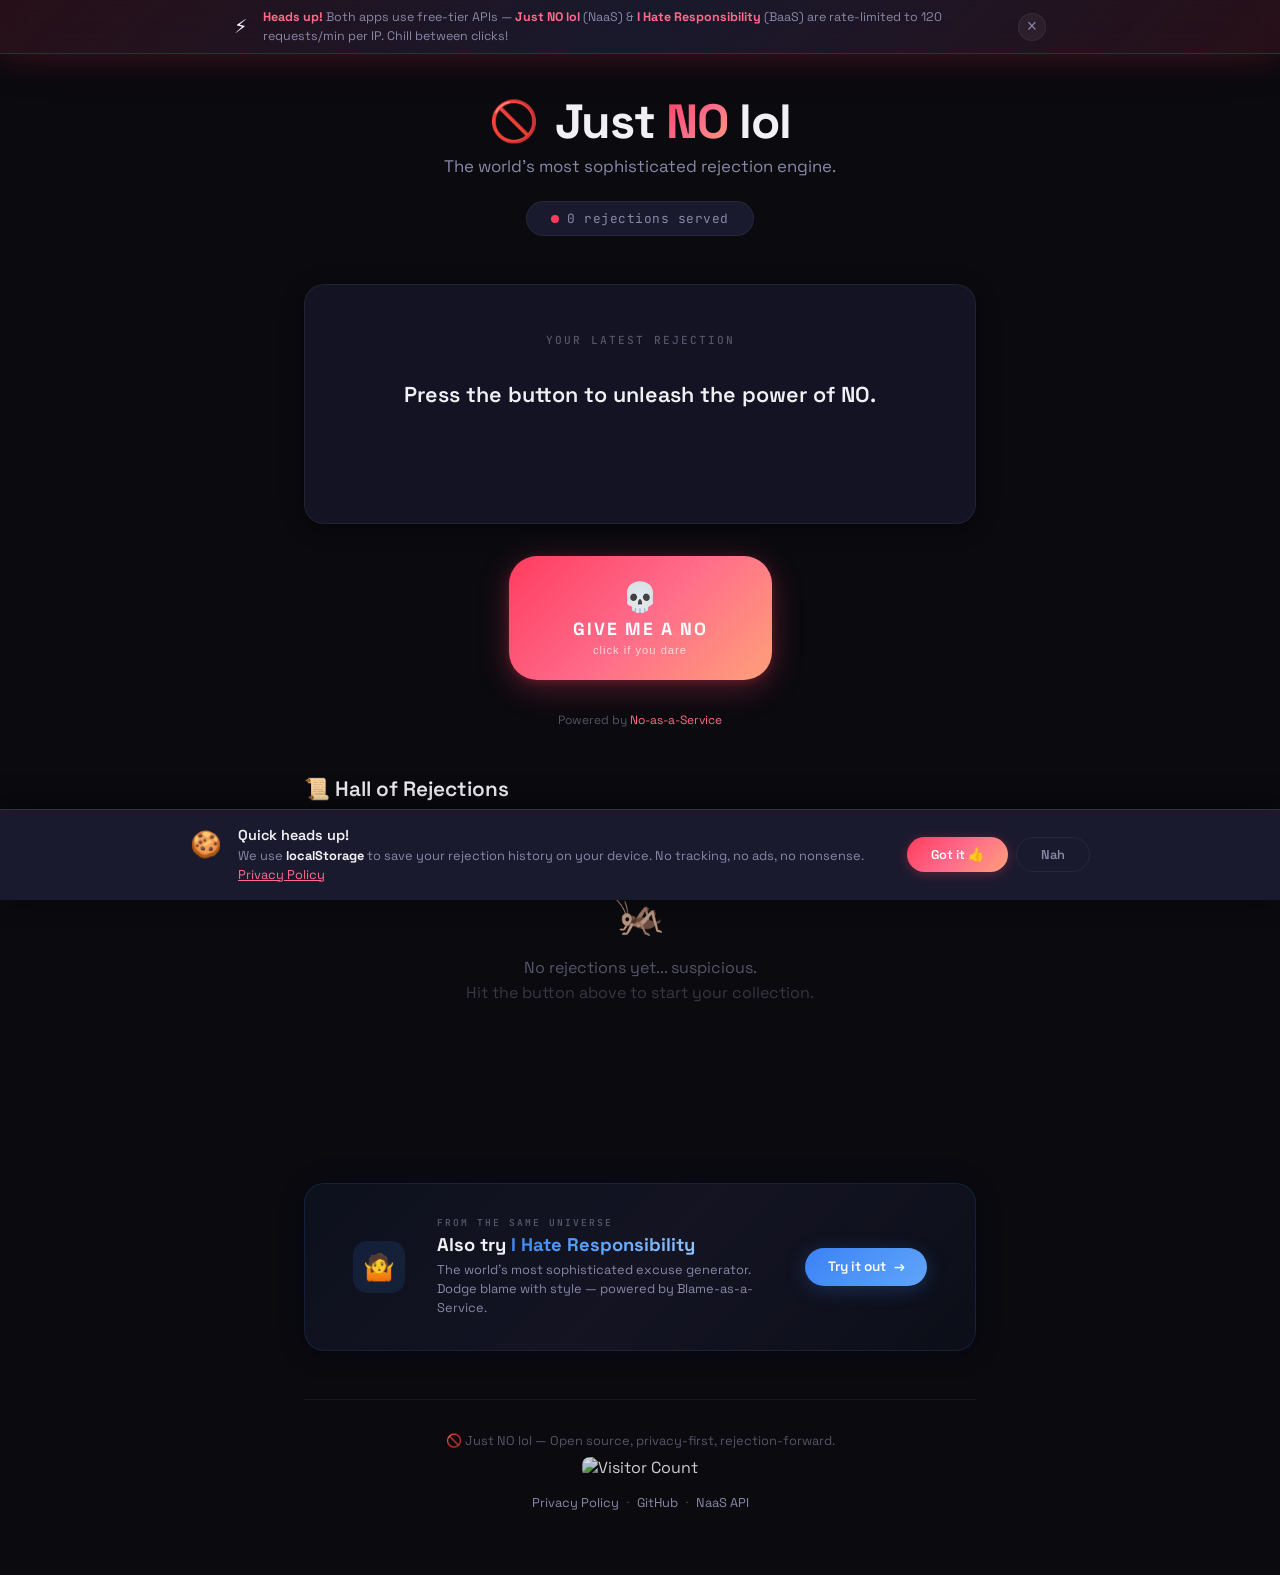
==== commit 5e322b3b: "fix: rate-limit banner dismiss bug + correct rate limit to 120 req/min per IP - Added animation:none" ====
--- a/index.html
+++ b/index.html
@@ -15,7 +15,7 @@
   <div class="rate-limit-banner" id="rate-limit-banner">
     <div class="rate-limit-inner">
       <span class="rate-limit-icon">⚡</span>
-      <p class="rate-limit-text"><strong>Heads up!</strong> Both apps use free-tier APIs — <strong>Just NO lol</strong> (NaaS) &amp; <strong>I Hate Responsibility</strong> (BaaS) are rate-limited to ~100 requests/hour. Chill between clicks!</p>
+      <p class="rate-limit-text"><strong>Heads up!</strong> Both apps use free-tier APIs — <strong>Just NO lol</strong> (NaaS) &amp; <strong>I Hate Responsibility</strong> (BaaS) are rate-limited to 120 requests/min per IP. Chill between clicks!</p>
       <button class="rate-limit-close" id="rate-limit-close" type="button" aria-label="Dismiss">&times;</button>
     </div>
   </div>
--- a/style.css
+++ b/style.css
@@ -645,6 +645,7 @@
   transition: transform .4s var(--ease-out), opacity .4s var(--ease-out);
 }
 .rate-limit-banner.dismissed {
+  animation: none;
   transform: translateY(-100%);
   opacity: 0;
   pointer-events: none;
